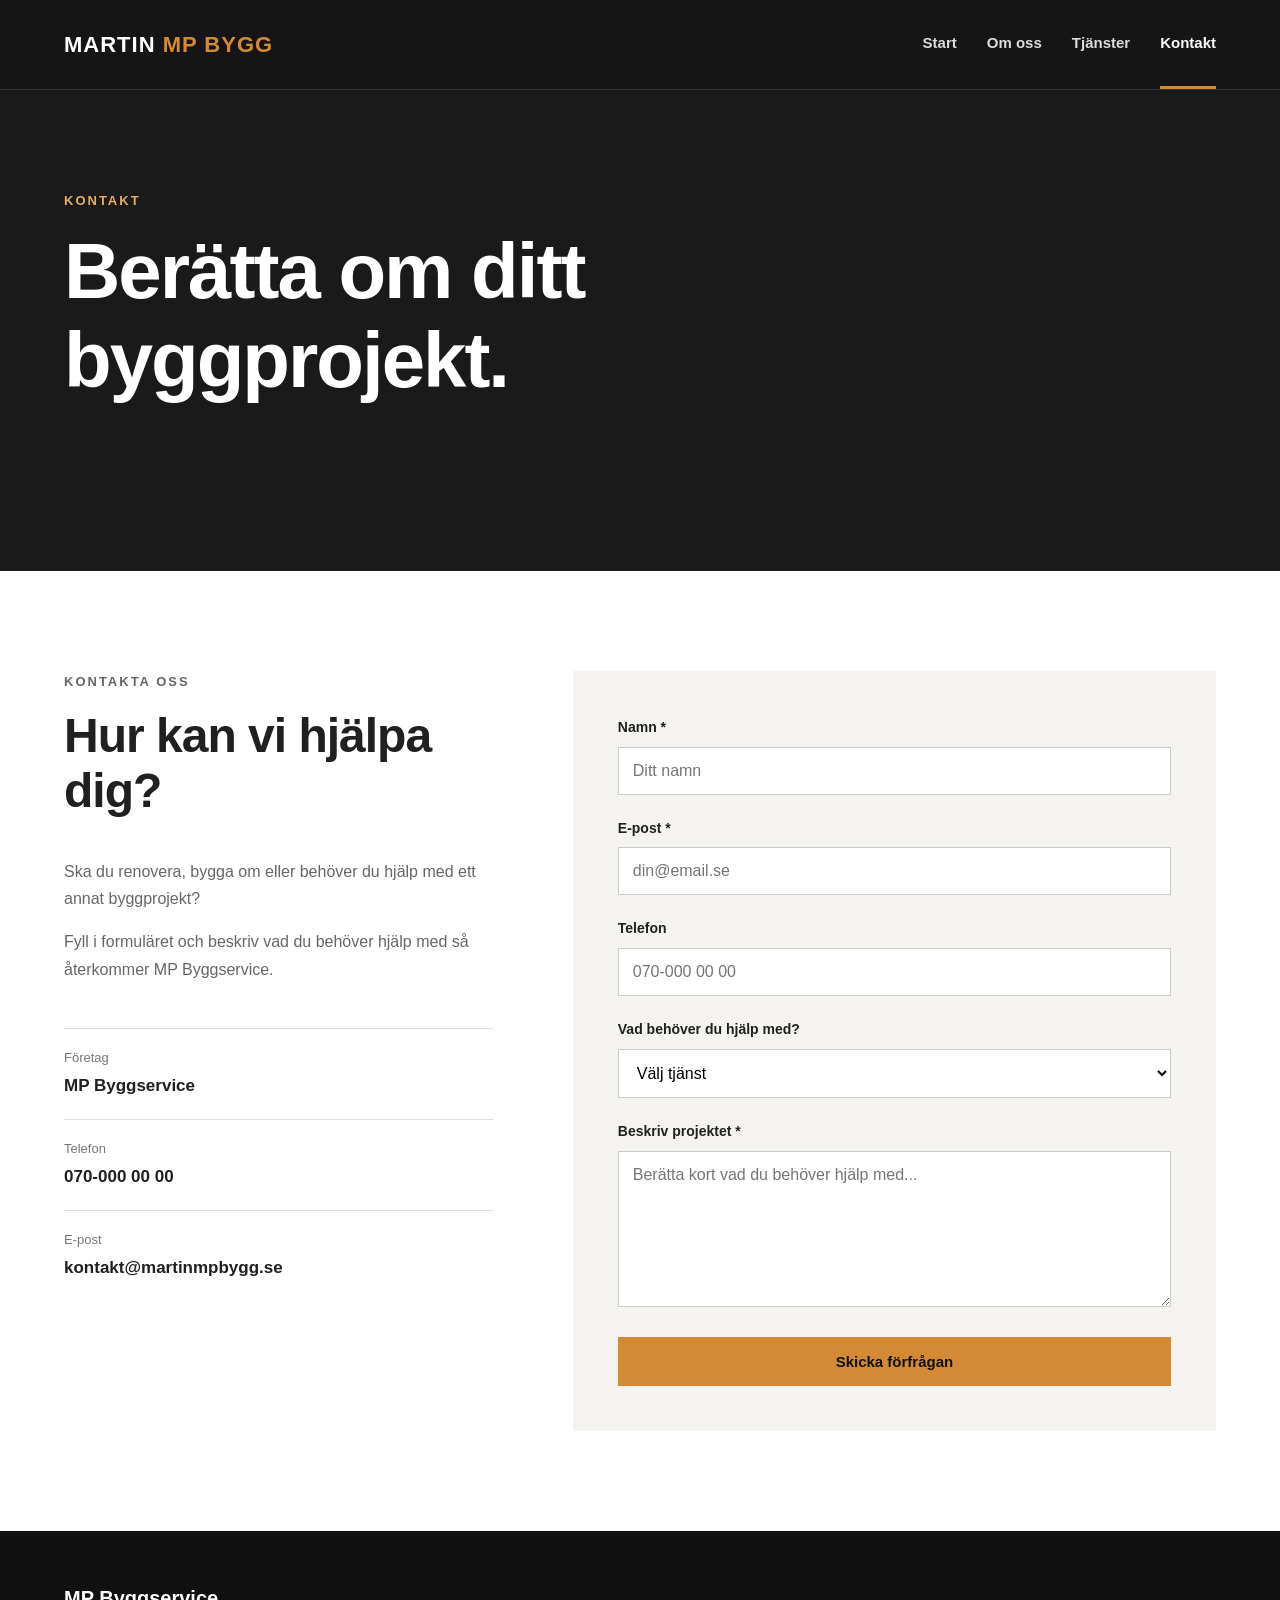
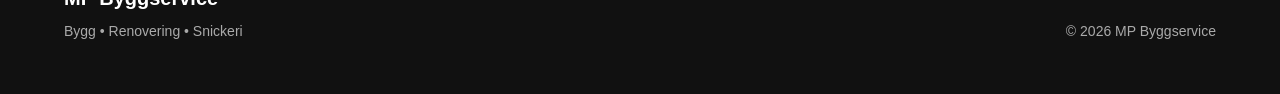
==== kontakt.html @ d2c3dabb "Första version" ====
<!DOCTYPE html>
<html lang="sv">

<head>
    <meta charset="UTF-8">
    <meta name="viewport" content="width=device-width, initial-scale=1.0">

    <meta
        name="description"
        content="Kontakta MP Byggservice för offert eller frågor om ditt byggprojekt."
    >

    <title>Kontakt | MP Byggservice</title>

    <link rel="stylesheet" href="css/style.css">
</head>

<body>

    <header class="site-header">

        <div class="container header-container">

            <a href="index.html" class="logo">
                MARTIN <span>MP BYGG</span>
            </a>

            <nav class="navigation" aria-label="Huvudmeny">
                <a href="index.html">Start</a>
                <a href="om-oss.html">Om oss</a>
                <a href="tjanster.html">Tjänster</a>
                <a href="kontakt.html" class="active">Kontakt</a>
            </nav>

        </div>

    </header>


    <main>

        <section class="page-header">

            <div class="container">

                <p class="eyebrow light">
                    KONTAKT
                </p>

                <h1>
                    Berätta om ditt byggprojekt.
                </h1>

            </div>

        </section>


        <section class="section">

            <div class="container contact-layout">

                <!-- VÄNSTER -->
                <div class="contact-info">

                    <p class="eyebrow">
                        KONTAKTA OSS
                    </p>

                    <h2>
                        Hur kan vi hjälpa dig?
                    </h2>

                    <p>
                        Ska du renovera, bygga om eller behöver du
                        hjälp med ett annat byggprojekt?
                    </p>

                    <p>
                        Fyll i formuläret och beskriv vad du behöver
                        hjälp med så återkommer MP Byggservice.
                    </p>


                    <div class="contact-details">

                        <div>
                            <span>Företag</span>
                            <strong>MP Byggservice</strong>
                        </div>

                        <div>
                            <span>Telefon</span>
                            <strong>070-000 00 00</strong>
                        </div>

                        <div>
                            <span>E-post</span>
                            <strong>kontakt@martinmpbygg.se</strong>
                        </div>

                    </div>

                </div>


                <!-- FORMULÄR -->
                <div class="form-box">

                    <form
                        name="kontakt"
                        method="POST"
                        data-netlify="true"
                    >

                        <input
                            type="hidden"
                            name="form-name"
                            value="kontakt"
                        >


                        <div class="form-group">

                            <label for="name">
                                Namn *
                            </label>

                            <input
                                type="text"
                                id="name"
                                name="name"
                                placeholder="Ditt namn"
                                required
                            >

                        </div>


                        <div class="form-group">

                            <label for="email">
                                E-post *
                            </label>

                            <input
                                type="email"
                                id="email"
                                name="email"
                                placeholder="din@email.se"
                                required
                            >

                        </div>


                        <div class="form-group">

                            <label for="phone">
                                Telefon
                            </label>

                            <input
                                type="tel"
                                id="phone"
                                name="phone"
                                placeholder="070-000 00 00"
                            >

                        </div>


                        <div class="form-group">

                            <label for="service">
                                Vad behöver du hjälp med?
                            </label>

                            <select
                                id="service"
                                name="service"
                            >

                                <option value="">
                                    Välj tjänst
                                </option>

                                <option value="renovering">
                                    Renovering
                                </option>

                                <option value="snickeri">
                                    Snickeri
                                </option>

                                <option value="altan">
                                    Altan
                                </option>

                                <option value="ombyggnation">
                                    Ombyggnation
                                </option>

                                <option value="annat">
                                    Annat
                                </option>

                            </select>

                        </div>


                        <div class="form-group">

                            <label for="message">
                                Beskriv projektet *
                            </label>

                            <textarea
                                id="message"
                                name="message"
                                rows="7"
                                placeholder="Berätta kort vad du behöver hjälp med..."
                                required
                            ></textarea>

                        </div>


                        <button
                            type="submit"
                            class="button form-button"
                        >
                            Skicka förfrågan
                        </button>

                    </form>

                </div>

            </div>

        </section>

    </main>


    <footer class="site-footer">

        <div class="container footer-container">

            <div>
                <div class="footer-logo">
                    MP Byggservice
                </div>

                <p>
                    Bygg • Renovering • Snickeri
                </p>
            </div>

            <div>
                <p>
                    © 2026 MP Byggservice
                </p>
            </div>

        </div>

    </footer>

</body>

</html>
---- css/style.css ----
/* =========================================
   MP Byggservice
   Gemensam CSS för hela webbplatsen
   ========================================= */


/* ---------- GRUNDINSTÄLLNINGAR ---------- */

.hero-title-row {
    display: flex;
    align-items: center;
    gap: 30px;
}

.hero-title-row h1 {
    flex: 1;
}

.hero-title-image {
    width: 450px;
    height: auto;
    object-fit: contain;
    flex-shrink: 0;
}





* {
    box-sizing: border-box;
}

html {
    scroll-behavior: smooth;
}

body {
    margin: 0;
    font-family: Arial, Helvetica, sans-serif;
    background: #ffffff;
    color: #202020;
    line-height: 1.7;
}

img {
    max-width: 100%;
}

a {
    color: inherit;
}

.container {
    width: 90%;
    max-width: 1180px;
    margin: 0 auto;
}


/* ---------- RUBRIKER ---------- */

h1,
h2,
h3 {
    margin-top: 0;
    line-height: 1.15;
}

h1 {
    font-size: clamp(42px, 7vw, 78px);
    letter-spacing: -2px;
}

h2 {
    font-size: clamp(32px, 4vw, 48px);
    letter-spacing: -1px;
}

h3 {
    font-size: 24px;
}

p {
    margin-top: 0;
}

.eyebrow {
    color: #c77922;
    font-size: 13px;
    font-weight: 700;
    letter-spacing: 2px;
    margin-bottom: 15px;
}

.eyebrow.light {
    color: #e6ad69;
}


/* ---------- HEADER ---------- */

.site-header {
    background: #151515;
    color: #ffffff;
    border-bottom: 1px solid #333;
}

.header-container {
    min-height: 82px;

    display: flex;
    justify-content: space-between;
    align-items: center;
}

.logo {
    color: #ffffff;
    text-decoration: none;
    font-size: 22px;
    font-weight: 800;
    letter-spacing: 1px;
}

.logo span {
    color: #d48a35;
}


/* ---------- NAVIGATION ---------- */

.navigation {
    display: flex;
    gap: 30px;
}

.navigation a {
    color: #dddddd;
    text-decoration: none;
    font-size: 15px;
    font-weight: 600;
    padding: 30px 0;
    border-bottom: 3px solid transparent;
}

.navigation a:hover,
.navigation a.active {
    color: #ffffff;
    border-bottom-color: #d48a35;
}


/* ---------- HERO ---------- */

.hero {
    min-height: 650px;

    display: flex;
    align-items: center;

    color: #ffffff;

    background:
        linear-gradient(
            90deg,
            rgba(15, 15, 15, 0.98),
            rgba(15, 15, 15, 0.82),
            rgba(15, 15, 15, 0.60)
        ),
        #242424;
}

.hero-content {
    padding-top: 90px;
    padding-bottom: 90px;
}

.hero h1 {
    max-width: 850px;
    margin-bottom: 25px;
}

.hero-text {
    max-width: 650px;
    color: #dddddd;
    font-size: 19px;
    margin-bottom: 35px;
}

.hero-buttons {
    display: flex;
    gap: 15px;
    flex-wrap: wrap;
}


/* ---------- KNAPPAR ---------- */

.button {
    display: inline-block;

    background: #d48a35;
    color: #111111;

    border: 2px solid #d48a35;

    padding: 14px 25px;

    text-decoration: none;
    font-size: 15px;
    font-weight: 700;

    cursor: pointer;

    transition:
        background 0.2s ease,
        color 0.2s ease,
        transform 0.2s ease;
}

.button:hover {
    background: #e49a44;
    border-color: #e49a44;
    transform: translateY(-2px);
}

.button-secondary {
    background: transparent;
    color: #ffffff;
    border-color: #777777;
}

.button-secondary:hover {
    background: #ffffff;
    color: #111111;
    border-color: #ffffff;
}


/* ---------- VANLIGA SEKTIONER ---------- */

.section {
    padding: 100px 0;
}

.section-light {
    background: #f5f3ef;
}

.section-dark {
    background: #181818;
    color: #ffffff;
}

.section-heading {
    max-width: 750px;
    margin-bottom: 50px;
}

.section-heading > p:last-child {
    color: #666666;
    font-size: 18px;
}


/* ---------- TVÅ KOLUMNER ---------- */

.two-columns {
    display: grid;
    grid-template-columns: 1fr 1fr;
    gap: 80px;
    align-items: start;
}

.large-text {
    font-size: 18px;
    color: #555555;
}


/* ---------- KORT ---------- */

.cards {
    display: grid;
    grid-template-columns: repeat(3, 1fr);
    gap: 25px;
}

.card {
    padding: 35px;
    border: 1px solid #dddddd;
    background: #ffffff;
}

.card-number {
    color: #c77922;
    font-weight: bold;
    margin-bottom: 35px;
}

.card p {
    color: #666666;
}


/* ---------- CHECK LIST ---------- */

.check-list > div {
    border-top: 1px solid #444444;
    padding: 25px 0;
}

.check-list strong {
    font-size: 20px;
}

.check-list p {
    color: #bbbbbb;
    margin-top: 5px;
    margin-bottom: 0;
}


/* ---------- SIDHUVUD ---------- */

.page-header {
    background: #1a1a1a;
    color: #ffffff;
    padding: 100px 0;
}

.page-header h1 {
    max-width: 850px;
}


/* ---------- TJÄNSTESIDA ---------- */

.service-grid {
    border-top: 1px solid #dddddd;
}

.service-item {
    display: grid;
    grid-template-columns: 100px 1fr;

    gap: 30px;

    padding: 40px 0;

    border-bottom: 1px solid #dddddd;
}

.service-item > span {
    color: #c77922;
    font-weight: 700;
}

.service-item h2 {
    font-size: 30px;
    margin-bottom: 10px;
}

.service-item p {
    max-width: 700px;
    color: #666666;
}


/* ---------- CTA ---------- */

.cta {
    background: #e7e2da;
    padding: 90px 0;
}

.cta .container {
    max-width: 900px;
    text-align: center;
}

.cta p:not(.eyebrow) {
    max-width: 650px;
    margin-left: auto;
    margin-right: auto;
    margin-bottom: 30px;
    color: #555555;
}


/* ---------- KONTAKT ---------- */

.contact-layout {
    display: grid;
    grid-template-columns: 0.8fr 1.2fr;
    gap: 80px;
}

.contact-info > p {
    color: #666666;
}

.contact-details {
    margin-top: 45px;
}

.contact-details > div {
    padding: 18px 0;
    border-top: 1px solid #dddddd;
}

.contact-details span {
    display: block;
    color: #777777;
    font-size: 13px;
    margin-bottom: 3px;
}

.contact-details strong {
    font-size: 17px;
}


/* ---------- FORMULÄR ---------- */

.form-box {
    background: #f5f3ef;
    padding: 45px;
}

.form-group {
    margin-bottom: 22px;
}

.form-group label {
    display: block;
    font-weight: 700;
    font-size: 14px;
    margin-bottom: 7px;
}

.form-group input,
.form-group textarea,
.form-group select {
    width: 100%;

    background: #ffffff;

    border: 1px solid #cccccc;

    padding: 14px;

    font-family: inherit;
    font-size: 16px;

    outline: none;
}

.form-group textarea {
    resize: vertical;
}

.form-group input:focus,
.form-group textarea:focus,
.form-group select:focus {
    border-color: #c77922;
}

.form-button {
    width: 100%;
}


/* ---------- FOOTER ---------- */

.site-footer {
    background: #111111;
    color: #aaaaaa;
    padding: 50px 0;
}

.footer-container {
    display: flex;
    justify-content: space-between;
    align-items: end;
    gap: 40px;
}

.footer-logo {
    color: #ffffff;
    font-size: 20px;
    font-weight: 800;
    margin-bottom: 5px;
}

.site-footer p {
    margin: 0;
    font-size: 14px;
}


/* =========================================
   MOBIL OCH SURFPLATTA
   ========================================= */

@media (max-width: 800px) {

    /* Header */

    .header-container {
        flex-direction: column;
        padding-top: 20px;
    }

    .navigation {
        width: 100%;
        justify-content: center;
        gap: 16px;
        flex-wrap: wrap;
    }

    .navigation a {
        padding: 18px 0;
    }


    /* Hero */

    .hero {
        min-height: auto;
    }

    .hero-content {
        padding-top: 80px;
        padding-bottom: 80px;
    }

    .hero h1 {
        letter-spacing: -1px;
    }


    /* Sektioner */

    .section {
        padding: 70px 0;
    }


    /* Kolumner */

    .two-columns,
    .contact-layout {
        grid-template-columns: 1fr;
        gap: 40px;
    }


    /* Kort */

    .cards {
        grid-template-columns: 1fr;
    }


    /* Tjänster */

    .service-item {
        grid-template-columns: 50px 1fr;
    }


    /* Formulär */

    .form-box {
        padding: 25px;
    }


    /* Footer */

    .footer-container {
        flex-direction: column;
        align-items: flex-start;
    }

}


/* ---------- EXTRA LITEN MOBIL ---------- */

@media (max-width: 500px) {

    .navigation {
        gap: 12px;
    }

    .navigation a {
        font-size: 13px;
    }

    .hero-buttons .button {
        width: 100%;
        text-align: center;
    }

    .service-item {
        grid-template-columns: 1fr;
        gap: 5px;
    }

}
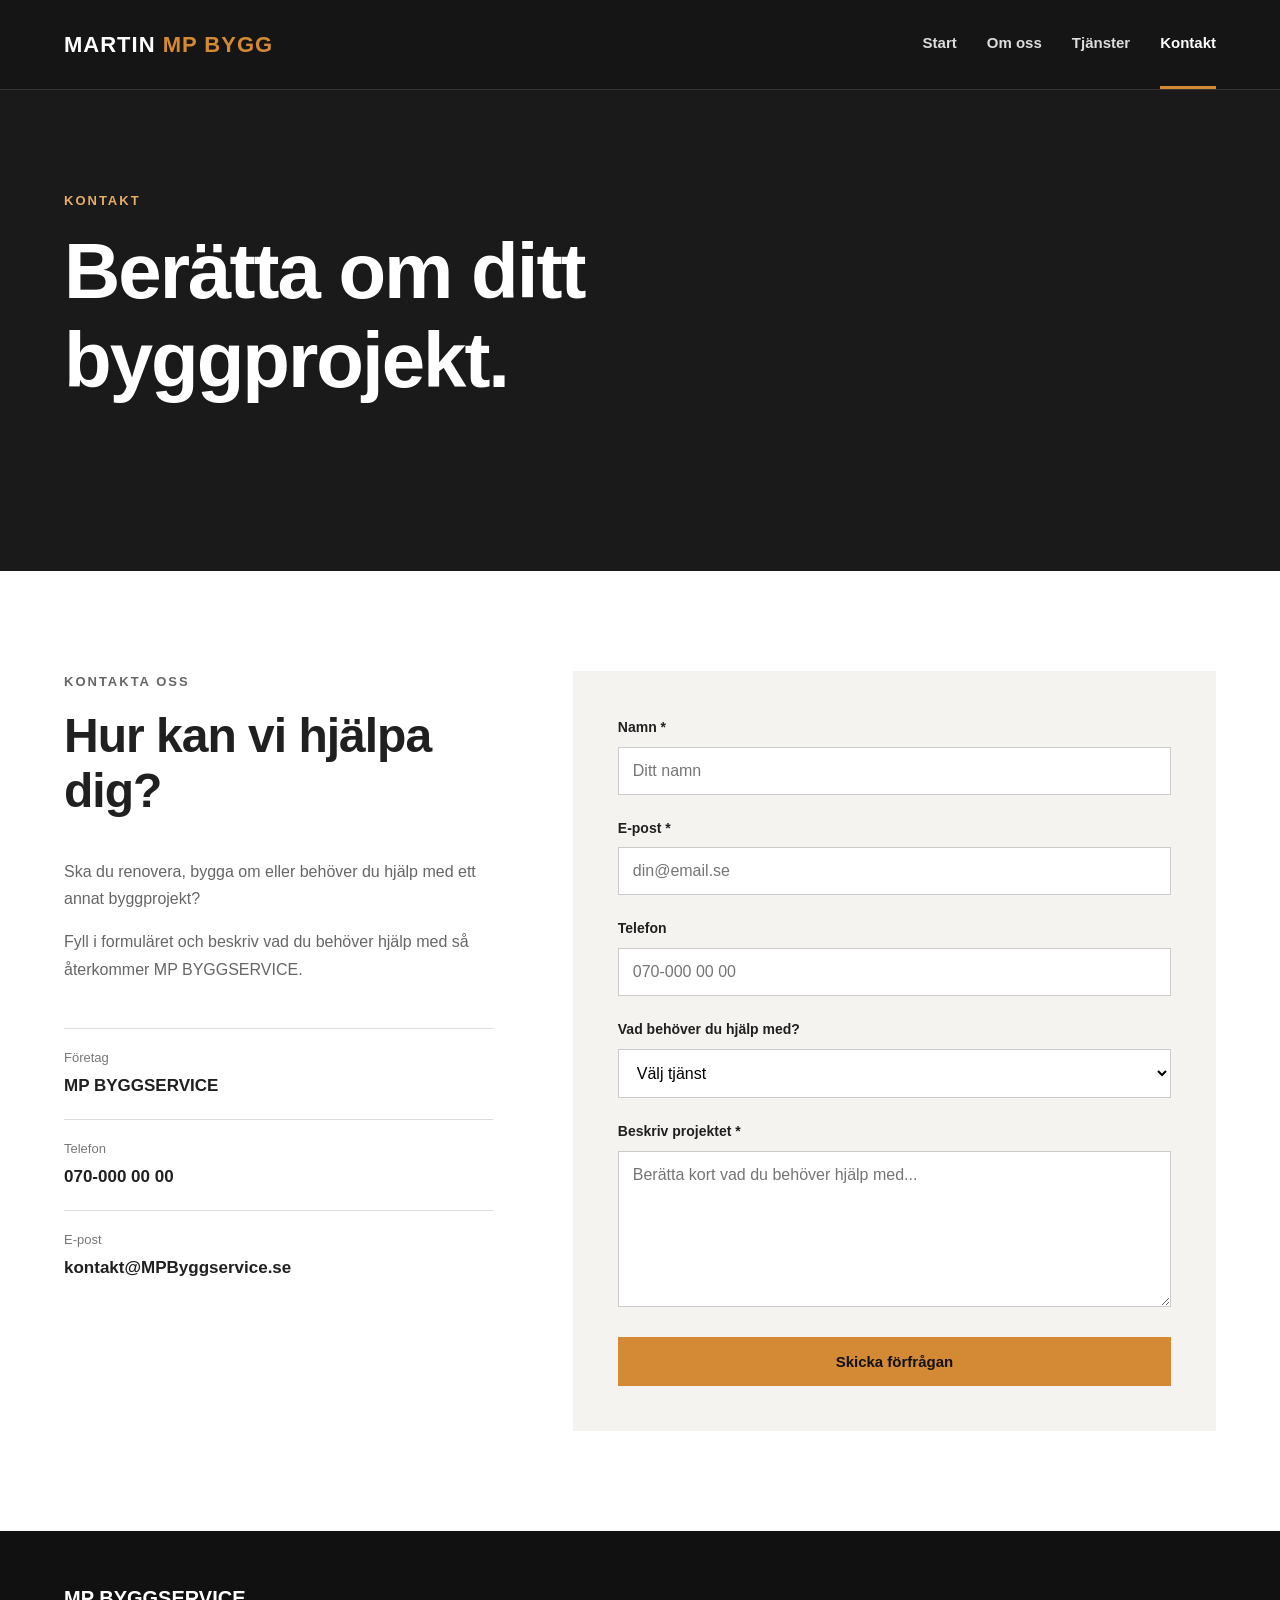
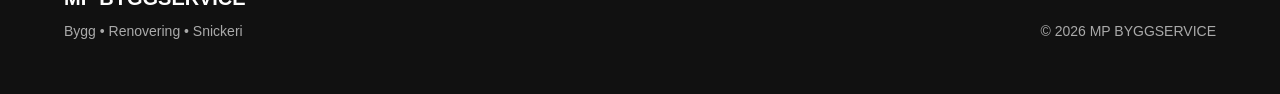
==== commit 3a18ab9f: "Anpassade hero-bilden för mobil" ====
--- a/kontakt.html
+++ b/kontakt.html
@@ -7,10 +7,10 @@
 
     <meta
         name="description"
-        content="Kontakta MP Byggservice för offert eller frågor om ditt byggprojekt."
+        content="Kontakta MP BYGGSERVICE för offert eller frågor om ditt byggprojekt."
     >
 
-    <title>Kontakt | MP Byggservice</title>
+    <title>Kontakt | MP BYGGSERVICE</title>
 
     <link rel="stylesheet" href="css/style.css">
 </head>
@@ -78,7 +78,7 @@
 
                     <p>
                         Fyll i formuläret och beskriv vad du behöver
-                        hjälp med så återkommer MP Byggservice.
+                        hjälp med så återkommer MP BYGGSERVICE.
                     </p>
 
 
@@ -86,7 +86,7 @@
 
                         <div>
                             <span>Företag</span>
-                            <strong>MP Byggservice</strong>
+                            <strong>MP BYGGSERVICE</strong>
                         </div>
 
                         <div>
@@ -96,7 +96,7 @@
 
                         <div>
                             <span>E-post</span>
-                            <strong>kontakt@martinmpbygg.se</strong>
+                            <strong>kontakt@MPByggservice.se</strong>
                         </div>
 
                     </div>
@@ -251,7 +251,7 @@
 
             <div>
                 <div class="footer-logo">
-                    MP Byggservice
+                    MP BYGGSERVICE
                 </div>
 
                 <p>
@@ -261,7 +261,7 @@
 
             <div>
                 <p>
-                    © 2026 MP Byggservice
+                    © 2026 MP BYGGSERVICE
                 </p>
             </div>
 
--- a/css/style.css
+++ b/css/style.css
@@ -17,10 +17,10 @@
 }
 
 .hero-title-image {
-    width: 450px;
+    max-width: 100%;
     height: auto;
     object-fit: contain;
-    flex-shrink: 0;
+    flex-shrink: 1;
 }
 
 
@@ -591,6 +591,16 @@
 
 @media (max-width: 500px) {
 
+
+/*    @media (max-width: 600px) {
+    .hero-title-image {
+        width: 100%;
+        max-width: 100%;
+        height: auto;
+    }
+}
+*/
+
     .navigation {
         gap: 12px;
     }
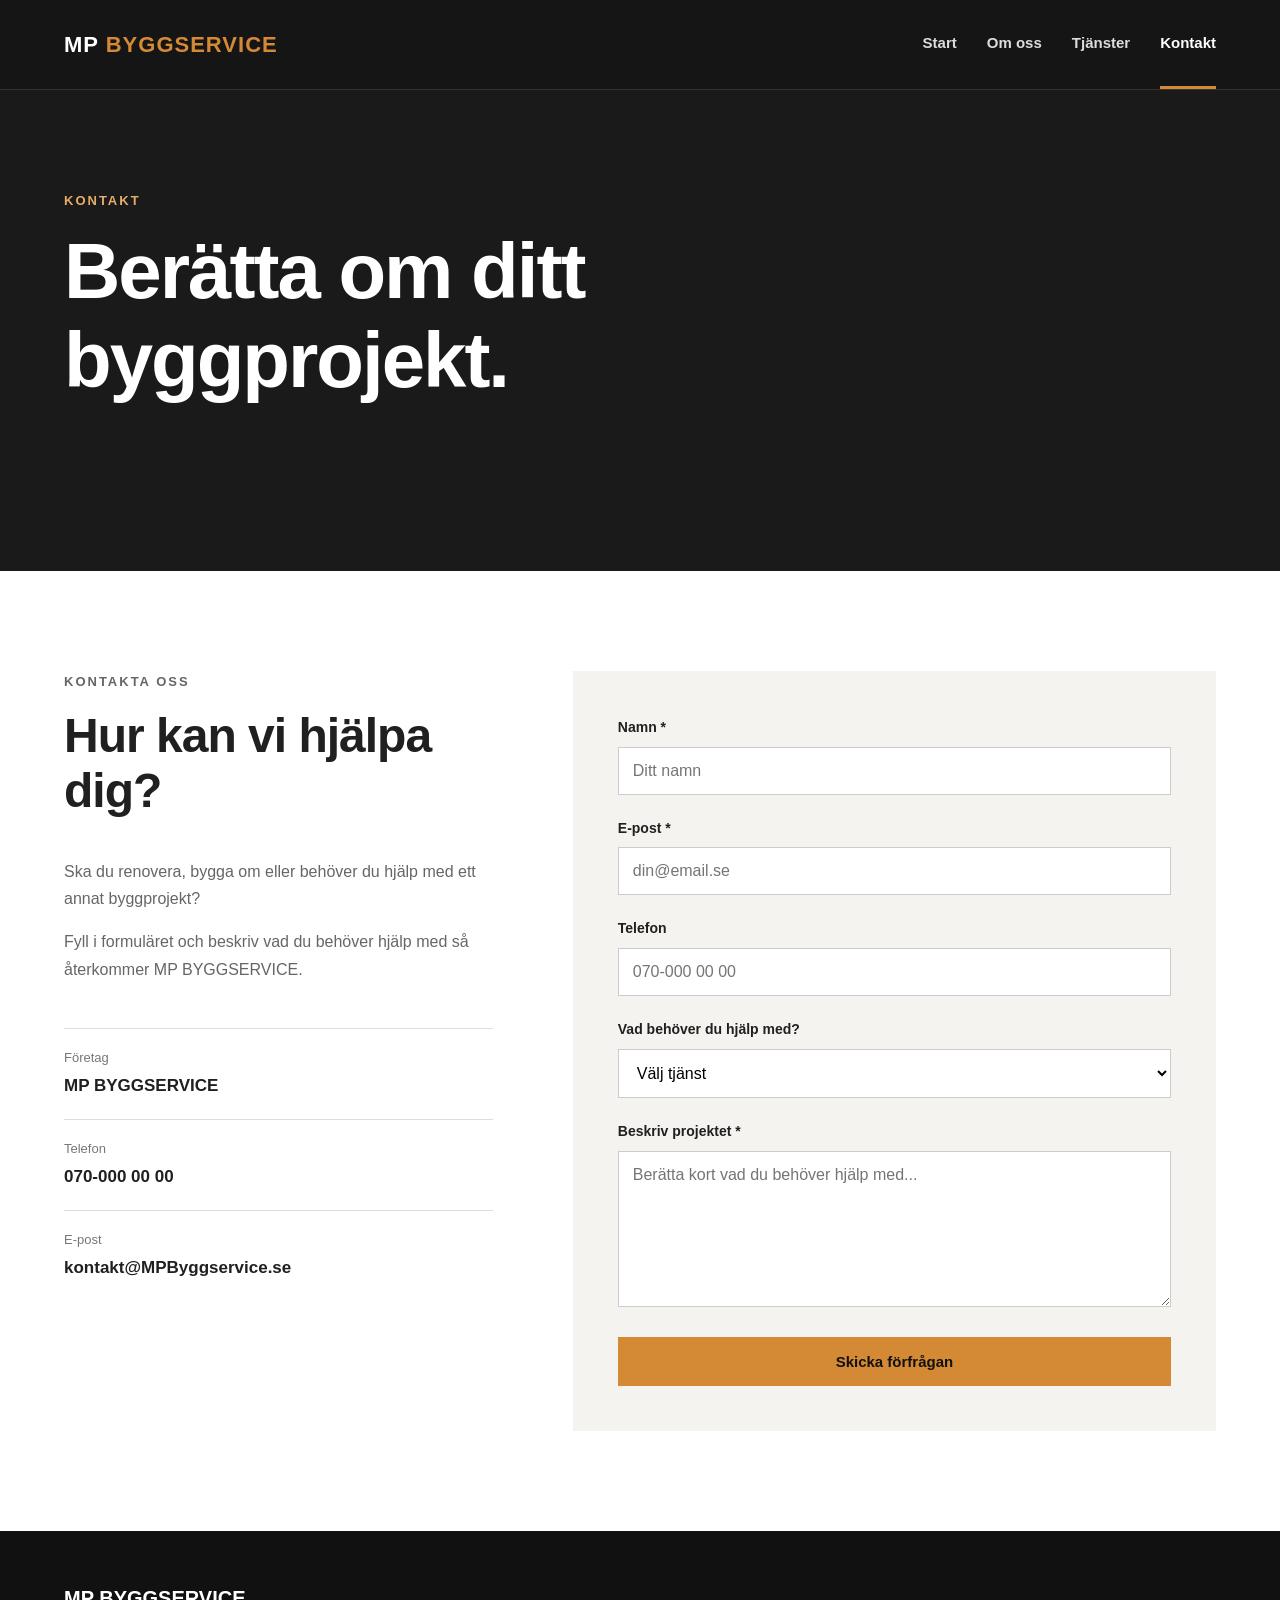
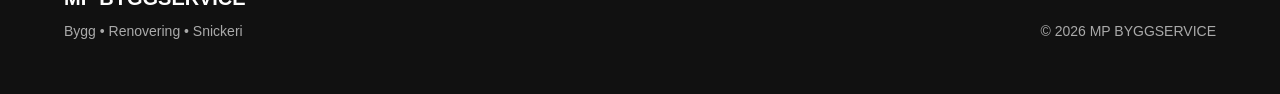
==== commit d05e3baa: "Anpassade hero-bilden för mobil" ====
--- a/kontakt.html
+++ b/kontakt.html
@@ -22,7 +22,7 @@
         <div class="container header-container">
 
             <a href="index.html" class="logo">
-                MARTIN <span>MP BYGG</span>
+                MP <span>BYGGSERVICE</span>
             </a>
 
             <nav class="navigation" aria-label="Huvudmeny">
@@ -108,18 +108,11 @@
                 <div class="form-box">
 
                     <form
-                        name="kontakt"
-                        method="POST"
-                        data-netlify="true"
+                         action="https://formspree.io/f/mrpzdyzp"
+                            method="POST"
                     >
 
-                        <input
-                            type="hidden"
-                            name="form-name"
-                            value="kontakt"
-                        >
-
-
+                    
                         <div class="form-group">
 
                             <label for="name">
